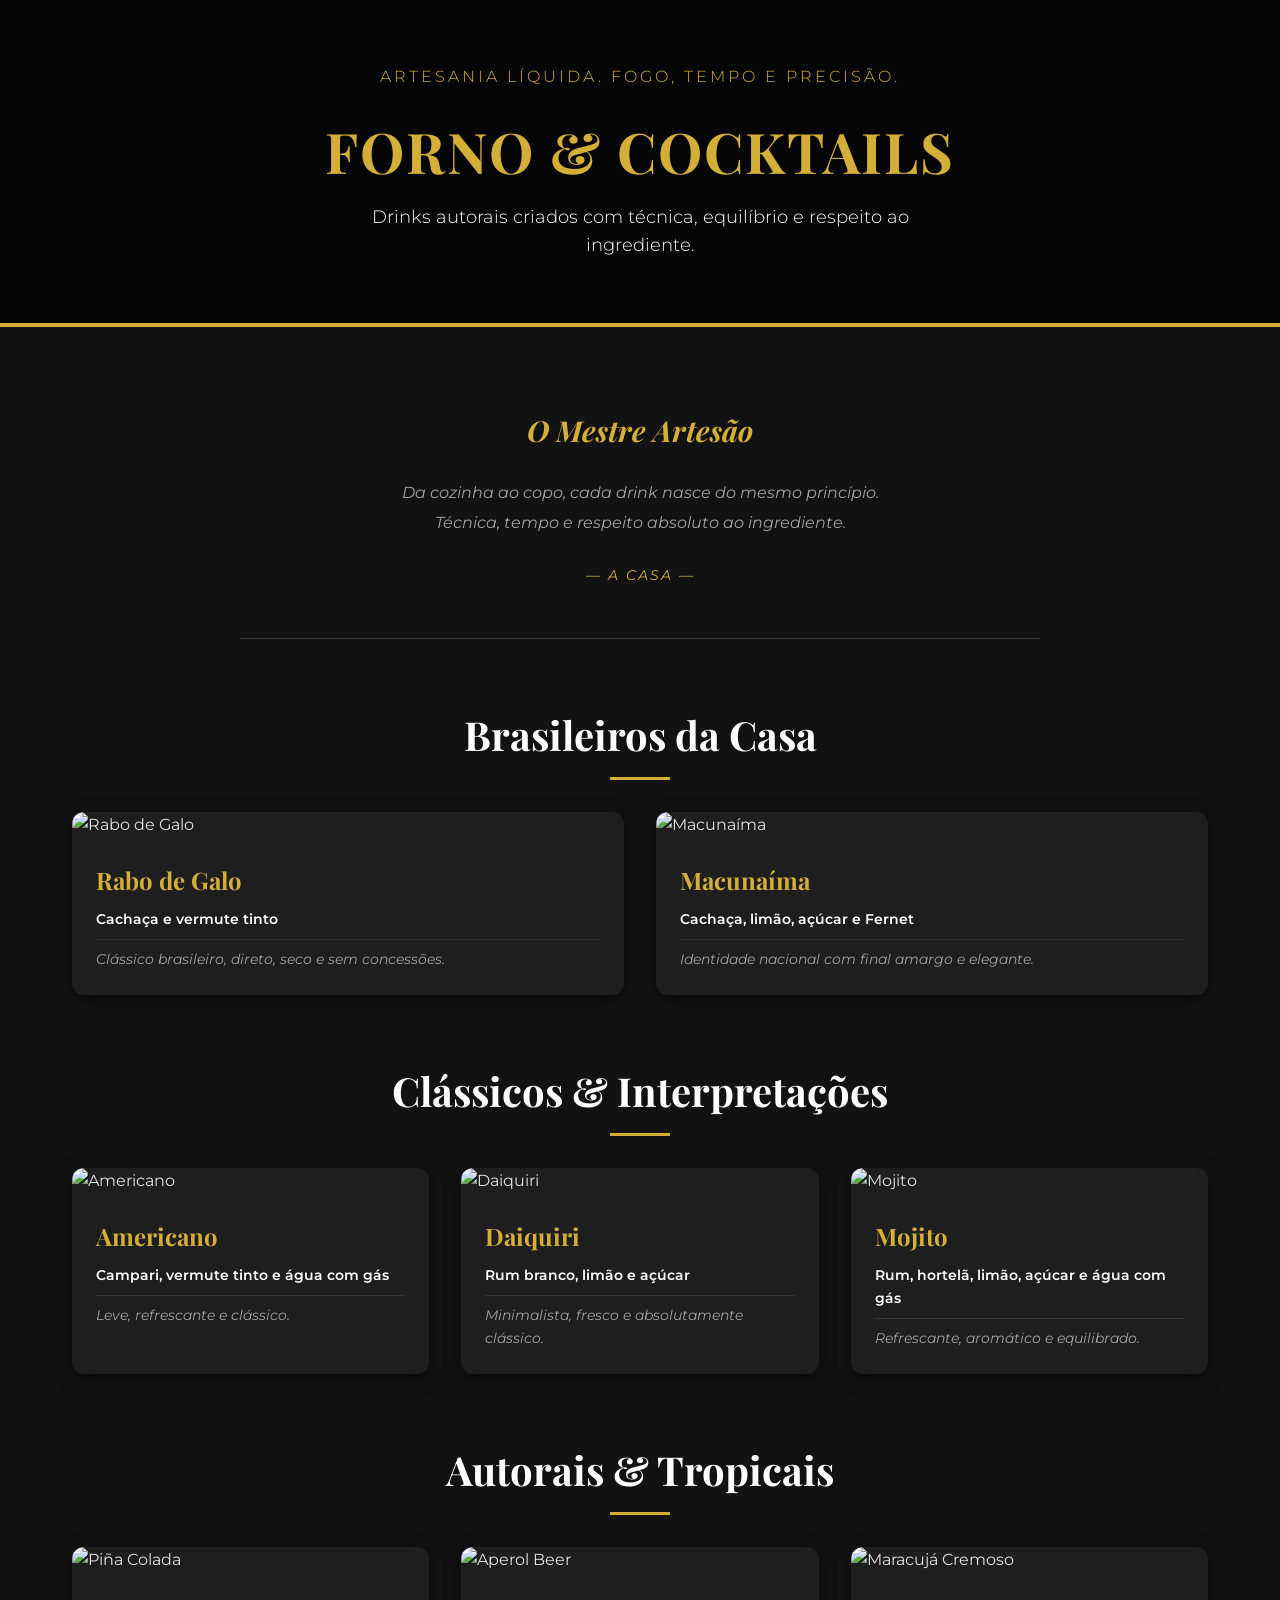
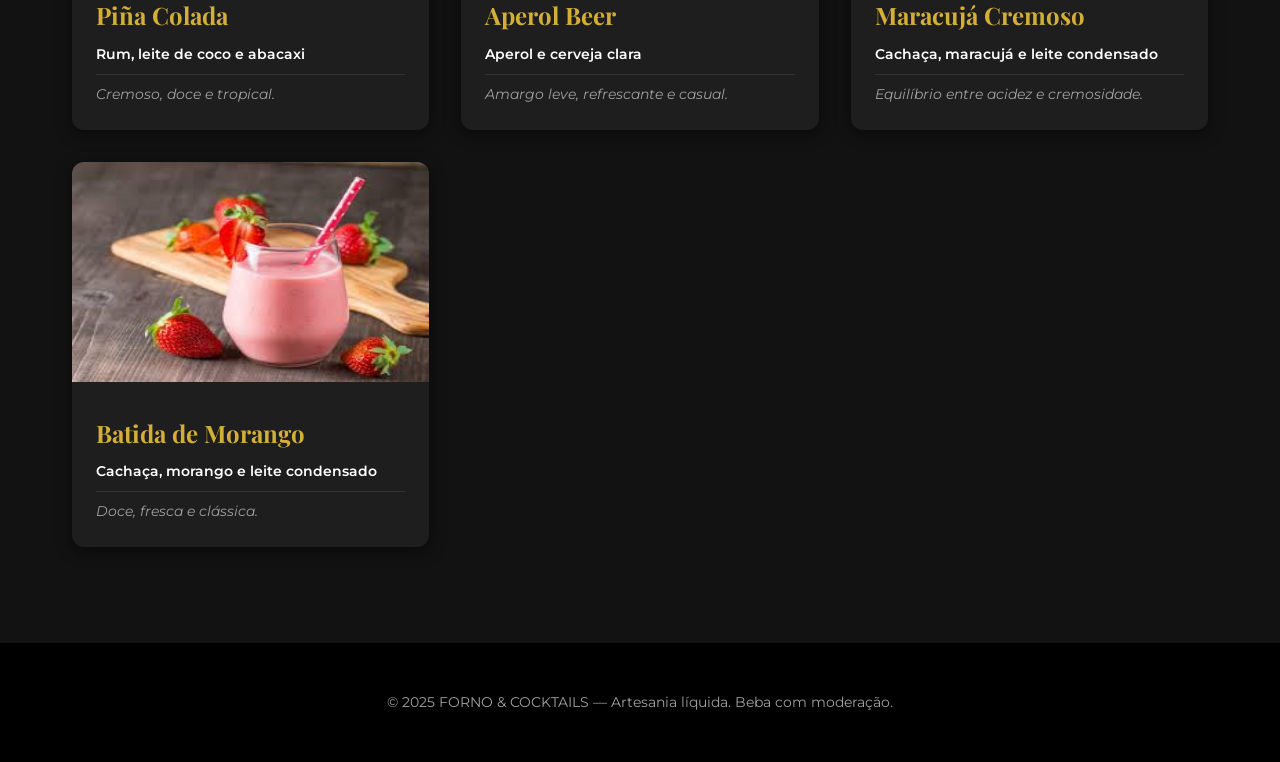
==== index.html @ 4de018ad "ajuste de imagens" ====
<!DOCTYPE html>
<html lang="pt-BR">
<head>
    <meta charset="UTF-8">
    <meta name="viewport" content="width=device-width, initial-scale=1.0">
    <title>Forno & Cocktails | Artesania Líquida</title>

    <link rel="preconnect" href="https://fonts.googleapis.com">
    <link rel="preconnect" href="https://fonts.gstatic.com" crossorigin>
    <link href="https://fonts.googleapis.com/css2?family=Montserrat:wght@300;400;600&family=Playfair+Display:ital,wght@0,400;0,700;1,400&display=swap" rel="stylesheet">

    <style>
        :root {
            --bg-color: #121212;
            --card-bg: #1e1e1e;
            --text-color: #e0e0e0;
            --accent-color: #d4af37;
            --secondary-text: #a0a0a0;
        }

        * {
            margin: 0;
            padding: 0;
            box-sizing: border-box;
        }

        body {
            background-color: var(--bg-color);
            color: var(--text-color);
            font-family: 'Montserrat', sans-serif;
            line-height: 1.6;
        }

        h1, h2, h3 {
            font-family: 'Playfair Display', serif;
        }

        header {
            text-align: center;
            padding: 4rem 1rem;
            background: linear-gradient(rgba(0,0,0,0.7), rgba(0,0,0,0.7)),
            url('https://images.unsplash.com/photo-1514362545857-3bc16c4c7d1b?auto=format&fit=crop&w=1920&q=80');
            background-size: cover;
            background-position: center;
            border-bottom: 4px solid var(--accent-color);
        }

        header h1 {
            font-size: 3.5rem;
            color: var(--accent-color);
            letter-spacing: 2px;
        }

        .hero-tagline {
            font-size: 1rem;
            color: var(--accent-color);
            letter-spacing: 3px;
            text-transform: uppercase;
            margin-bottom: 1rem;
            font-weight: 300;
        }

        .hero-subtitle {
            font-size: 1.1rem;
            color: #fff;
            font-weight: 300;
            max-width: 600px;
            margin: 0.5rem auto 0;
        }

        .container {
            max-width: 1200px;
            margin: 0 auto;
            padding: 2rem;
        }

        .institutional {
            text-align: center;
            padding: 3rem 2rem;
            max-width: 800px;
            margin: 0 auto 3rem;
            border-bottom: 1px solid #333;
        }

        .institutional h2 {
            color: var(--accent-color);
            font-size: 1.8rem;
            margin-bottom: 1.5rem;
            font-style: italic;
        }

        .institutional p {
            color: var(--secondary-text);
            font-size: 1rem;
            line-height: 1.9;
            font-style: italic;
        }

        .institutional .signature {
            margin-top: 1.5rem;
            color: var(--accent-color);
            font-size: 0.9rem;
            letter-spacing: 2px;
            text-transform: uppercase;
        }

        .category-title {
            text-align: center;
            font-size: 2.5rem;
            margin: 4rem 0 2rem;
            color: #fff;
            position: relative;
        }

        .category-title::after {
            content: '';
            display: block;
            width: 60px;
            height: 3px;
            background-color: var(--accent-color);
            margin: 10px auto 0;
        }

        .drink-grid {
            display: grid;
            grid-template-columns: repeat(auto-fit, minmax(300px, 1fr));
            gap: 2rem;
        }

        .drink-card {
            background-color: var(--card-bg);
            border-radius: 12px;
            overflow: hidden;
            box-shadow: 0 4px 15px rgba(0,0,0,0.5);
            transition: transform 0.3s ease, box-shadow 0.3s ease;
        }

        .drink-card:hover {
            transform: translateY(-5px);
            box-shadow: 0 10px 25px rgba(212,175,55,0.15);
        }

        .card-image {
            width: 100%;
            height: 220px;
            object-fit: fill;
        }

        .card-content {
            padding: 1.5rem;
        }

        .drink-name {
            font-size: 1.5rem;
            color: var(--accent-color);
            margin-bottom: 0.5rem;
        }

        .ingredients {
            font-size: 0.9rem;
            color: #fff;
            font-weight: 600;
            margin-bottom: 0.5rem;
            border-bottom: 1px solid #333;
            padding-bottom: 0.5rem;
        }

        .description {
            font-size: 0.9rem;
            color: var(--secondary-text);
            font-style: italic;
        }

        footer {
            text-align: center;
            padding: 3rem;
            margin-top: 4rem;
            background-color: #000;
            color: var(--secondary-text);
            font-size: 0.9rem;
        }

        @media (max-width: 768px) {
            header h1 { font-size: 2rem; }
            .category-title { font-size: 1.8rem; }
        }
    </style>
</head>

<body>

<header>
    <p class="hero-tagline">Artesania líquida. Fogo, tempo e precisão.</p>
    <h1>FORNO & COCKTAILS</h1>
    <p class="hero-subtitle">Drinks autorais criados com técnica, equilíbrio e respeito ao ingrediente.</p>
</header>

<div class="container">

    <section class="institutional">
        <h2>O Mestre Artesão</h2>
        <p>
            Da cozinha ao copo, cada drink nasce do mesmo princípio.<br>
            Técnica, tempo e respeito absoluto ao ingrediente.
        </p>
        <p class="signature">— A Casa —</p>
    </section>

    <h2 class="category-title">Brasileiros da Casa</h2>
    <div class="drink-grid" id="Brasileiros da Casa"></div>

    <h2 class="category-title">Clássicos & Interpretações</h2>
    <div class="drink-grid" id="Clássicos & Interpretações"></div>

    <h2 class="category-title">Autorais & Tropicais</h2>
    <div class="drink-grid" id="Autorais & Tropicais"></div>

</div>

<footer>
    <p>&copy; 2025 FORNO & COCKTAILS — Artesania líquida. Beba com moderação.</p>
</footer>

<script>
    const APP_VERSION = "2026-02-01";
        if (!location.search.includes("v=")) {
        location.replace(location.pathname + "?v=" + APP_VERSION);
    }

const drinks = [

/* =========================
   BRASILEIROS DA CASA
========================= */

{
    name: "Rabo de Galo",
    category: "Brasileiros da Casa",
    ingredients: "Cachaça e vermute tinto",
    description: "Clássico brasileiro, direto, seco e sem concessões.",
    image: "https://cloudfront-us-east-1.images.arcpublishing.com/estadao/7GPTOVR7NZOGDPM5YAQP7YVBY4.jpg"
},
{
    name: "Macunaíma",
    category: "Brasileiros da Casa",
    ingredients: "Cachaça, limão, açúcar e Fernet",
    description: "Identidade nacional com final amargo e elegante.",
    image: "https://mapadacachaca.com.br/wp-content/uploads/2021/01/coquetel-macunaima-mapadacachaca-500x500-optimized.jpg"
},

/* =========================
   CLÁSSICOS & INTERPRETAÇÕES
========================= */

{
    name: "Americano",
    category: "Clássicos & Interpretações",
    ingredients: "Campari, vermute tinto e água com gás",
    description: "Leve, refrescante e clássico.",
    image: "https://www.liquor.com/thmb/0zPi6PlxlFNpyhzbqVwU8LKG7og=/1500x0/filters:no_upscale():max_bytes(150000):strip_icc()/americano-720x720-primary-49c598b03d2348c0822239979b73883c.jpg"
},
{
    name: "Daiquiri",
    category: "Clássicos & Interpretações",
    ingredients: "Rum branco, limão e açúcar",
    description: "Minimalista, fresco e absolutamente clássico.",
    image: "https://www.liquor.com/thmb/G34V7YMuYG_RfJwYZJ22UlXtMIY=/1500x0/filters:no_upscale():max_bytes(150000):strip_icc()/hemingway-daiquiri-720x720-primary-780a20b6aa3148318bd5ee9656e7b53d.jpg"
},
{
    name: "Mojito",
    category: "Clássicos & Interpretações",
    ingredients: "Rum, hortelã, limão, açúcar e água com gás",
    description: "Refrescante, aromático e equilibrado.",
    image: "https://www.liquor.com/thmb/MJRVqf-itJGY90nwUOYGXnyG-HA=/1500x0/filters:no_upscale():max_bytes(150000):strip_icc()/mojito-720x720-primary-6a57f80e200c412e9a77a1687f312ff7.jpg"
},

/* =========================
   AUTORAIS & TROPICAIS
========================= */

{
    name: "Piña Colada",
    category: "Autorais & Tropicais",
    ingredients: "Rum, leite de coco e abacaxi",
    description: "Cremoso, doce e tropical.",
    image: "https://static.itdg.com.br/images/1200-675/2bf79f2086a02a4317e8748c564ae8b1/pina-colada.jpg"
},
{
    name: "Aperol Beer",
    category: "Autorais & Tropicais",
    ingredients: "Aperol e cerveja clara",
    description: "Amargo leve, refrescante e casual.",
    image: "https://encrypted-tbn0.gstatic.com/images?q=tbn:ANd9GcR4xxKTqJVpRlzK2pVEdLhnrBAE_raXWsS4xGM9BO9kDl50fqbbm7pp1cY&s"
},
{
    name: "Maracujá Cremoso",
    category: "Autorais & Tropicais",
    ingredients: "Cachaça, maracujá e leite condensado",
    description: "Equilíbrio entre acidez e cremosidade.",
    image: "https://alimentesebem.sesisp.org.br/app/uploads/2023/04/GettyImages-1431521011-729x410.jpg"
},
{
    name: "Batida de Morango",
    category: "Autorais & Tropicais",
    ingredients: "Cachaça, morango e leite condensado",
    description: "Doce, fresca e clássica.",
    image: "[data-uri]"
}

];

    function createDrinkCard(drink) {
        return `
            <article class="drink-card">
                <img src="${drink.image}" alt="${drink.name}" class="card-image">
                <div class="card-content">
                    <h3 class="drink-name">${drink.name}</h3>
                    <p class="ingredients">${drink.ingredients}</p>
                    <p class="description">${drink.description}</p>
                </div>
            </article>
        `;
    }

    drinks.forEach(drink => {
        const container = document.getElementById(drink.category);
        if (container) {
            container.innerHTML += createDrinkCard(drink);
        }
    });
</script>
</body>
</html>
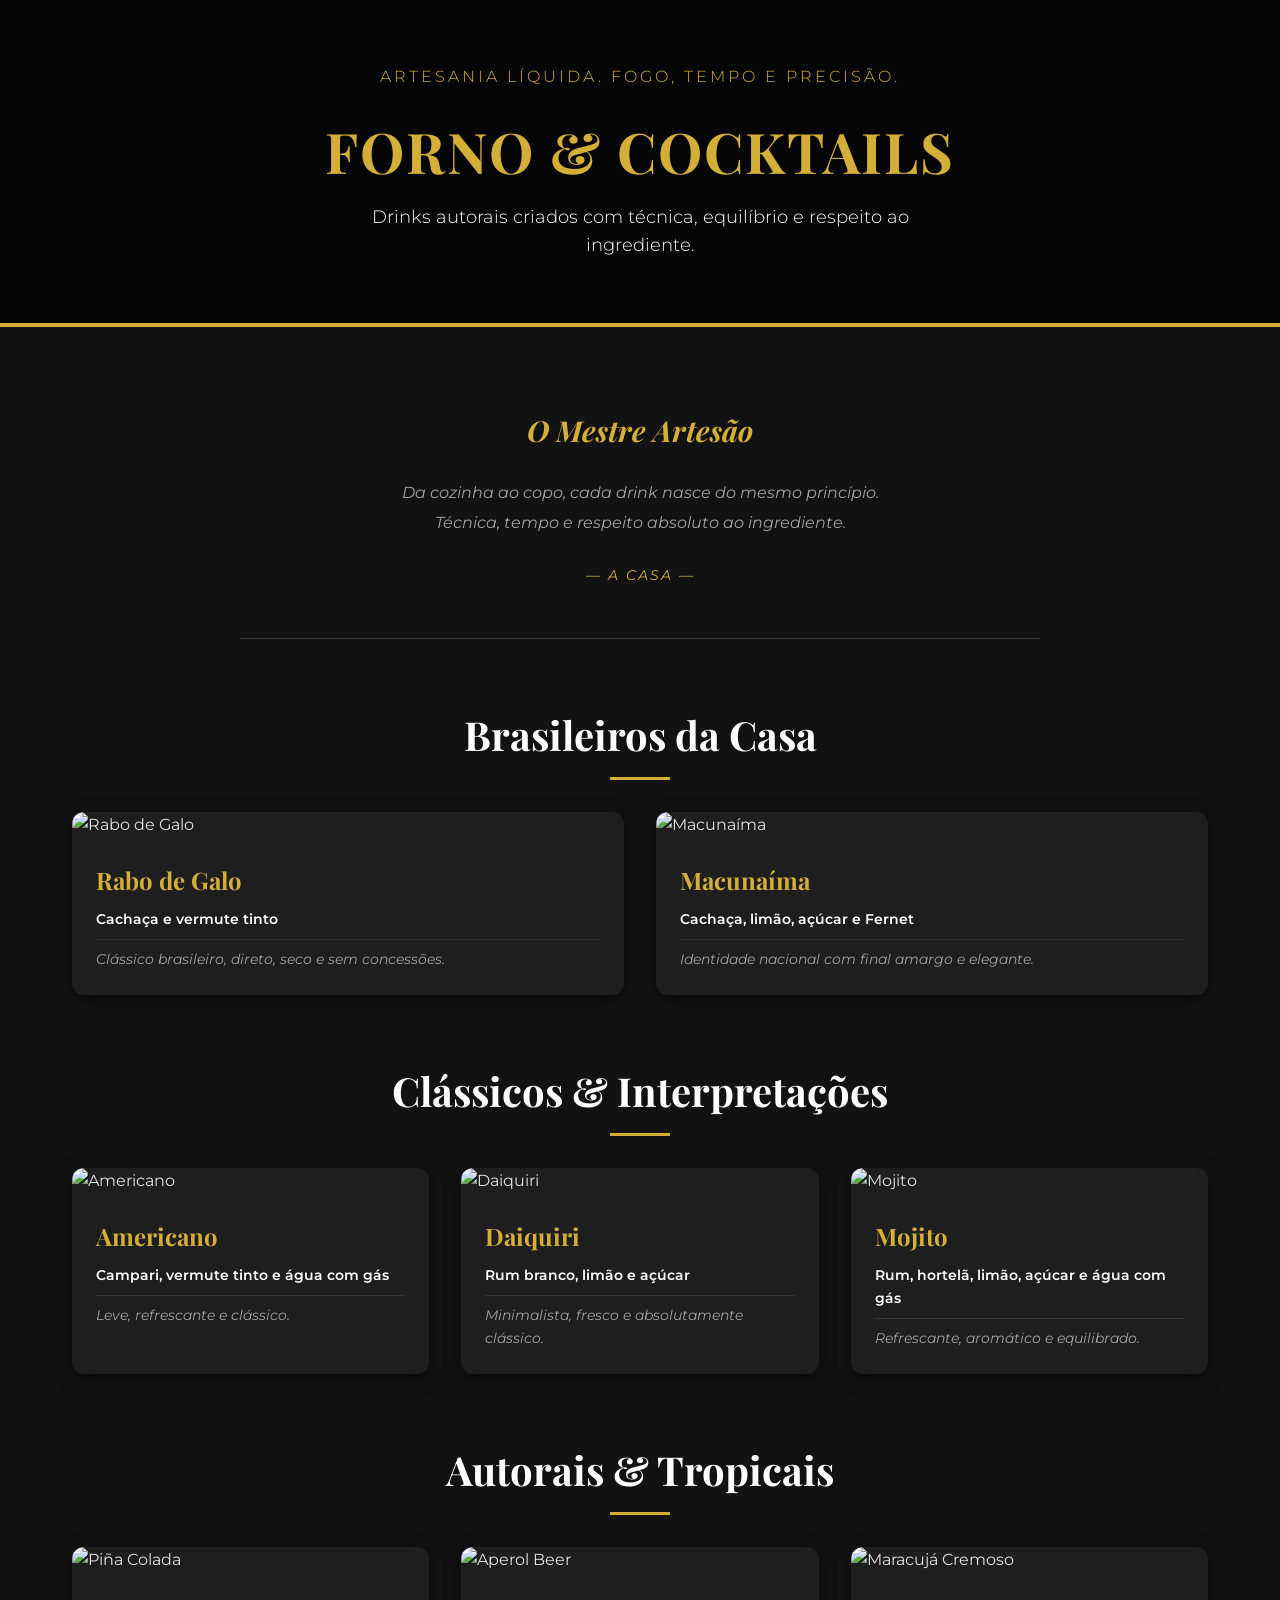
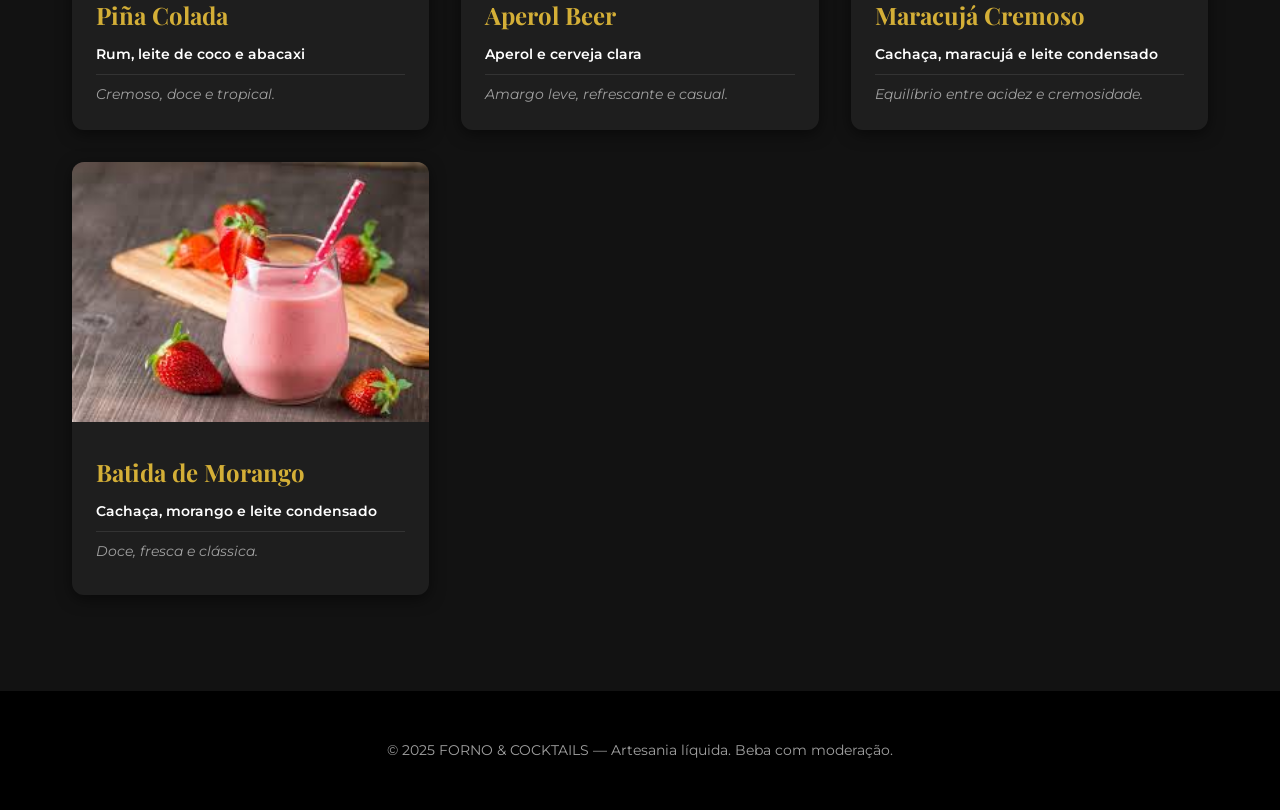
==== commit 1f786616: "ajuste de imagens" ====
--- a/index.html
+++ b/index.html
@@ -142,7 +142,7 @@
 
         .card-image {
             width: 100%;
-            height: 220px;
+            height: 60%;
             object-fit: fill;
         }
 
@@ -222,7 +222,7 @@
 </footer>
 
 <script>
-    const APP_VERSION = "2026-02-01";
+    const APP_VERSION = "2026-02-02";
         if (!location.search.includes("v=")) {
         location.replace(location.pathname + "?v=" + APP_VERSION);
     }
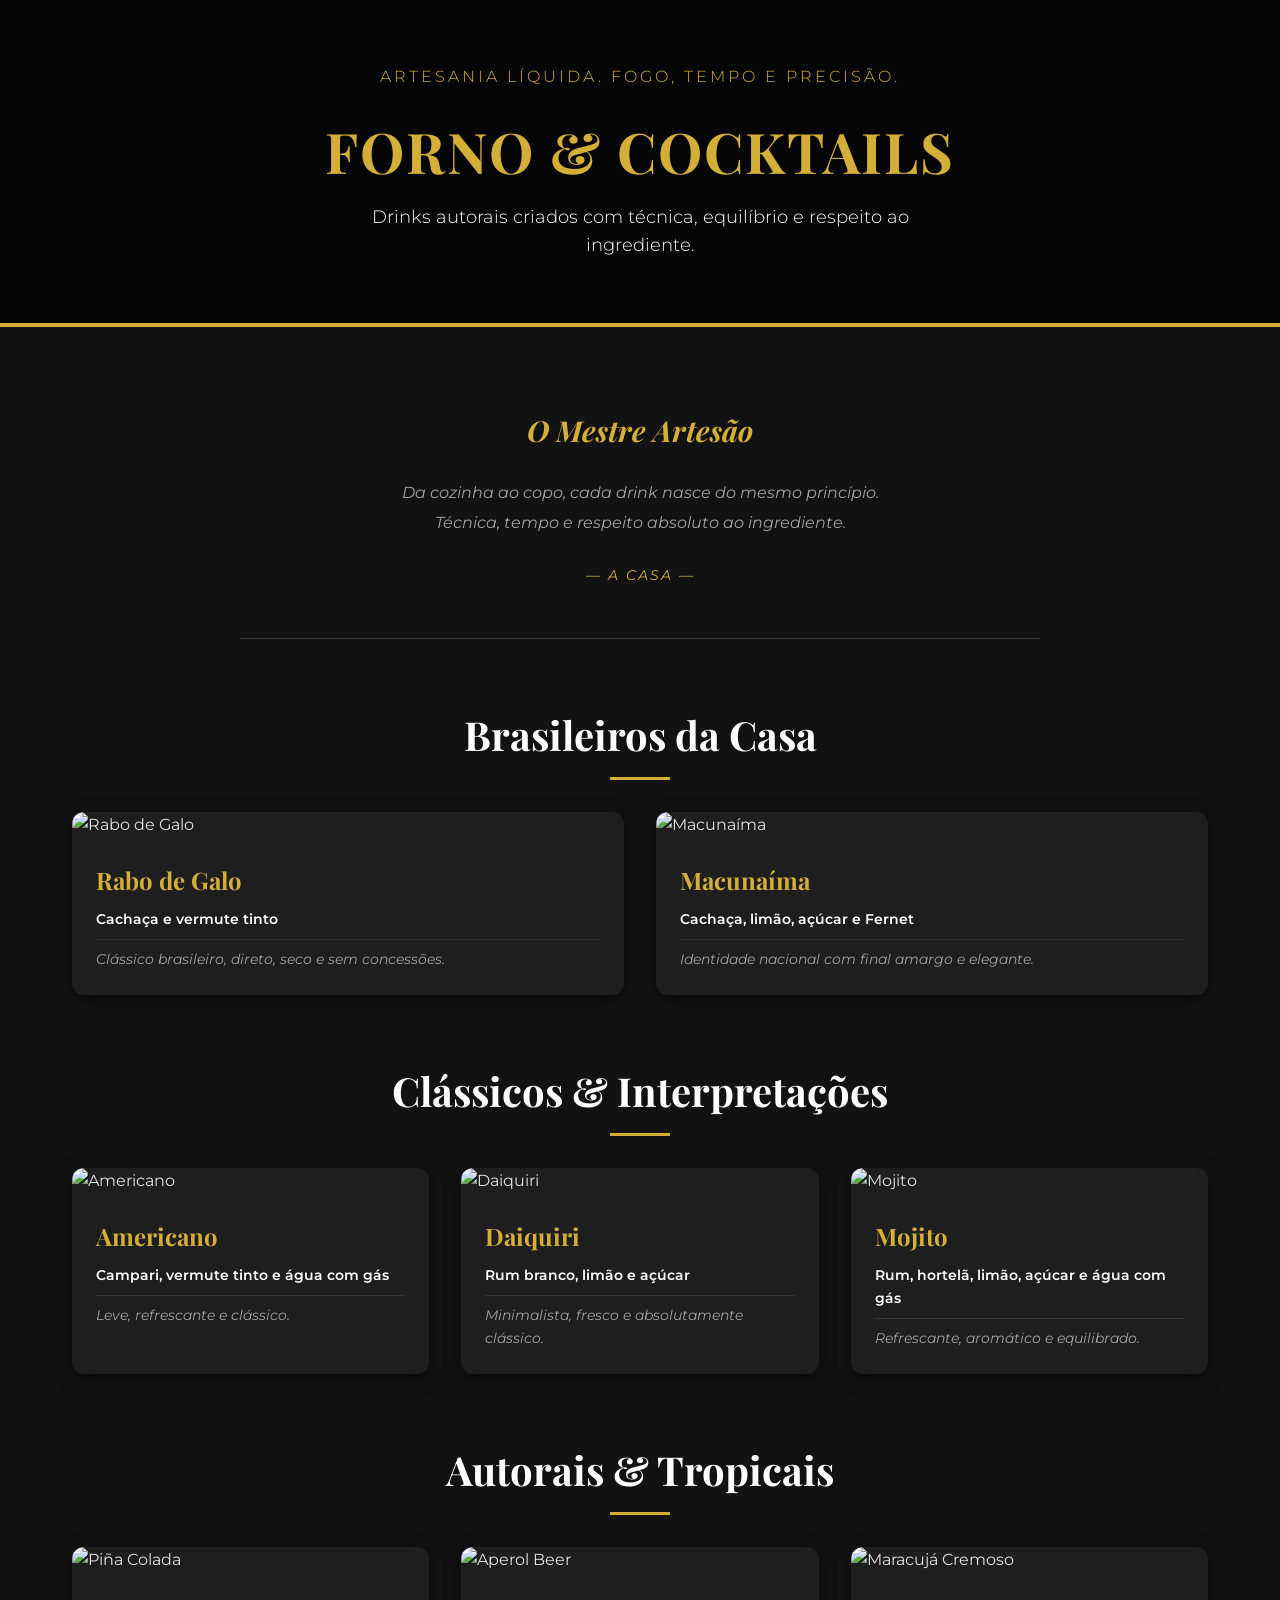
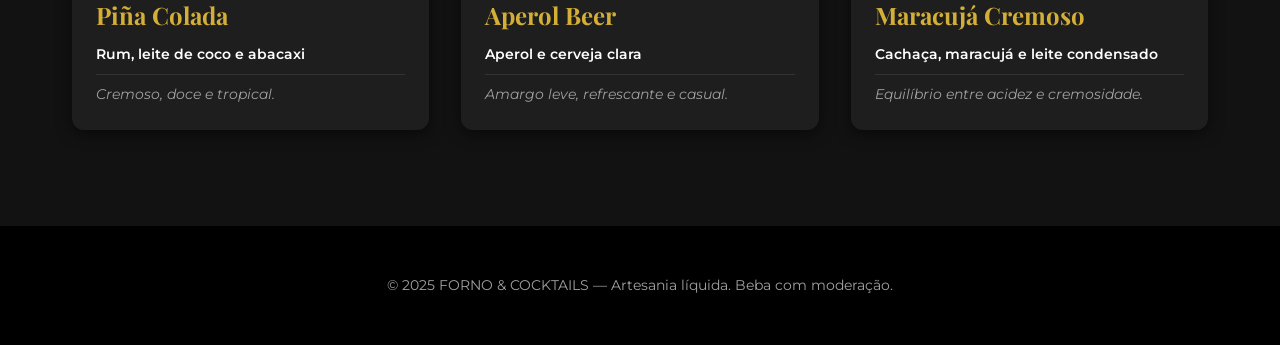
==== commit 48fefdb1: "ajuste de imagens" ====
--- a/index.html
+++ b/index.html
@@ -283,14 +283,14 @@
     category: "Autorais & Tropicais",
     ingredients: "Rum, leite de coco e abacaxi",
     description: "Cremoso, doce e tropical.",
-    image: "https://static.itdg.com.br/images/1200-675/2bf79f2086a02a4317e8748c564ae8b1/pina-colada.jpg"
+    image: "https://salimaskitchen.com/wp-content/uploads/2024/07/10-Minute-Pina-Colada-Recipe-A-Classic-Puerto-Rican-Cocktail-Salimas-Kitchen-4-3.jpg"
 },
 {
     name: "Aperol Beer",
     category: "Autorais & Tropicais",
     ingredients: "Aperol e cerveja clara",
     description: "Amargo leve, refrescante e casual.",
-    image: "https://encrypted-tbn0.gstatic.com/images?q=tbn:ANd9GcR4xxKTqJVpRlzK2pVEdLhnrBAE_raXWsS4xGM9BO9kDl50fqbbm7pp1cY&s"
+    image: "https://www.rbsdirect.com.br/filestore/2/9/0/0/6/3/5_2414710fcb12d47/5360092_66bf4f4b938506c.png?format=webp&w=1600&h=1200&a=c"
 },
 {
     name: "Maracujá Cremoso",
@@ -299,13 +299,6 @@
     description: "Equilíbrio entre acidez e cremosidade.",
     image: "https://alimentesebem.sesisp.org.br/app/uploads/2023/04/GettyImages-1431521011-729x410.jpg"
 },
-{
-    name: "Batida de Morango",
-    category: "Autorais & Tropicais",
-    ingredients: "Cachaça, morango e leite condensado",
-    description: "Doce, fresca e clássica.",
-    image: "[data-uri]"
-}
 
 ];
 
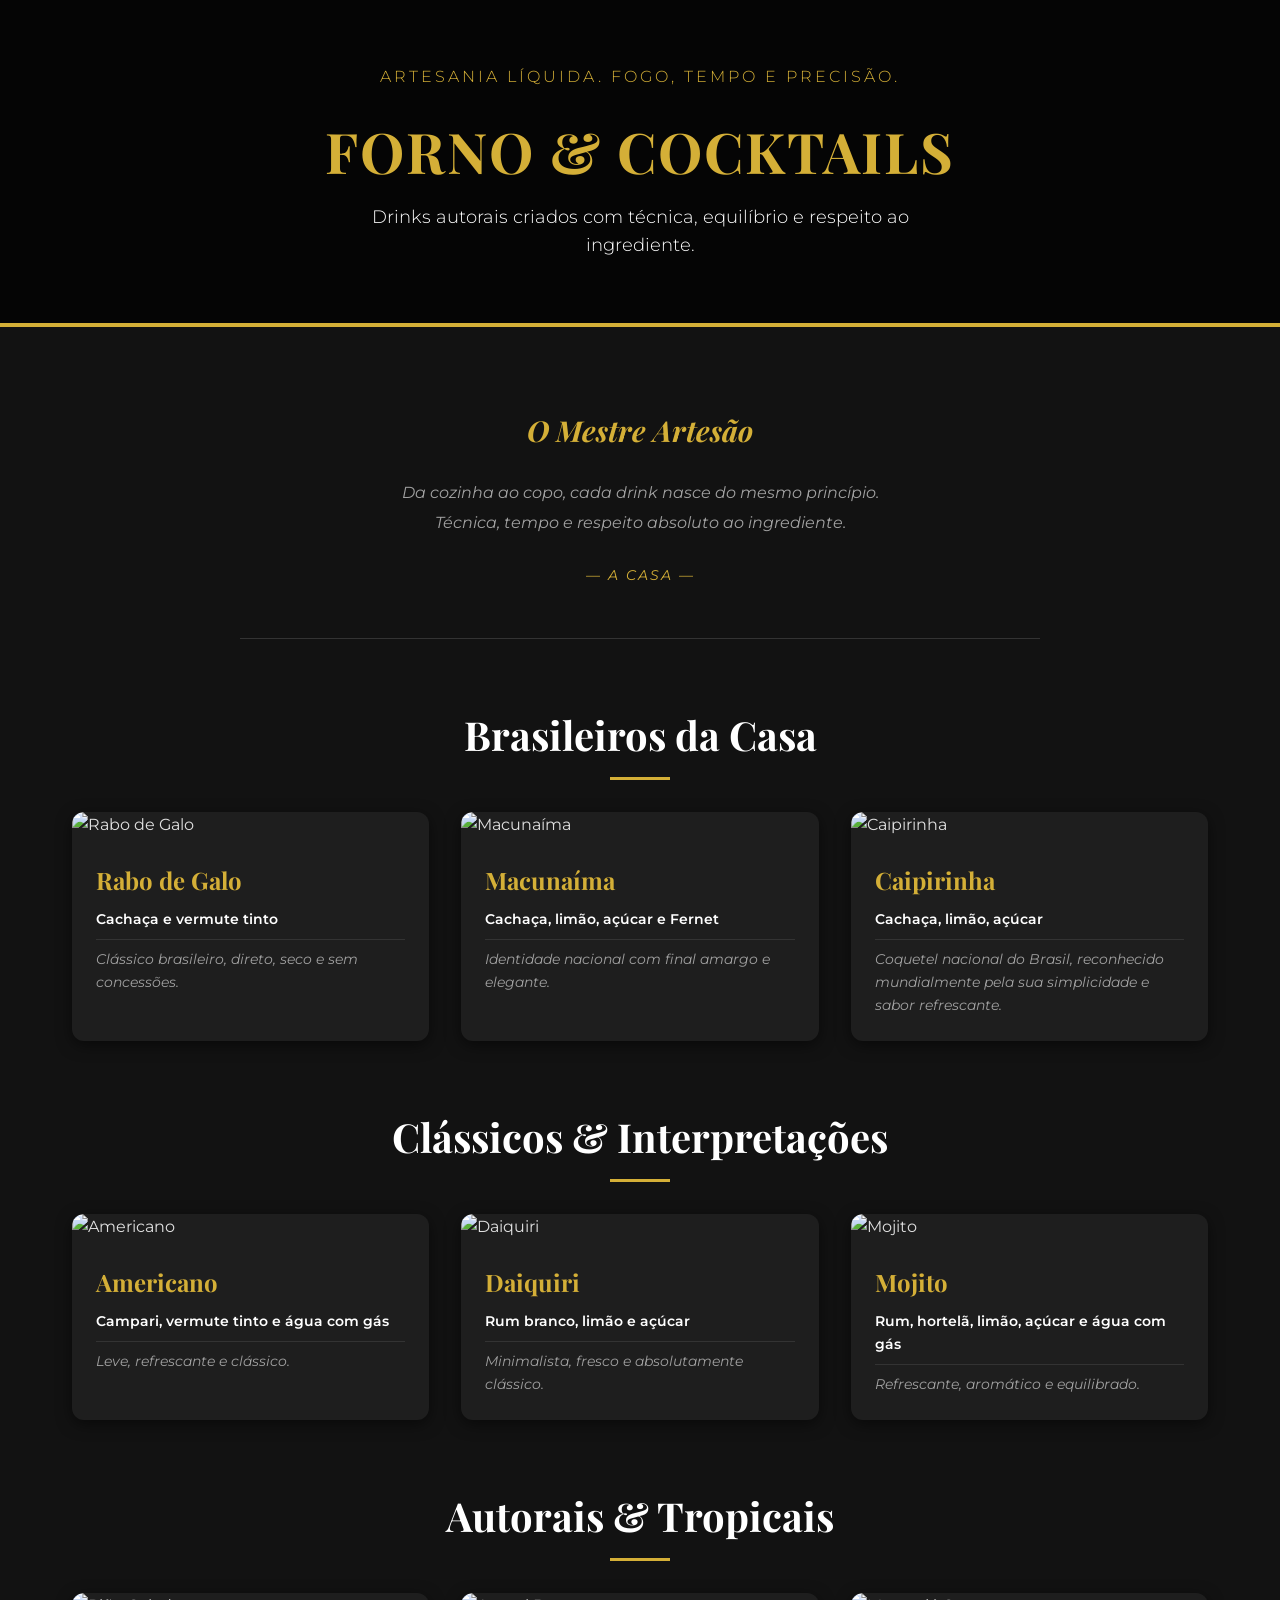
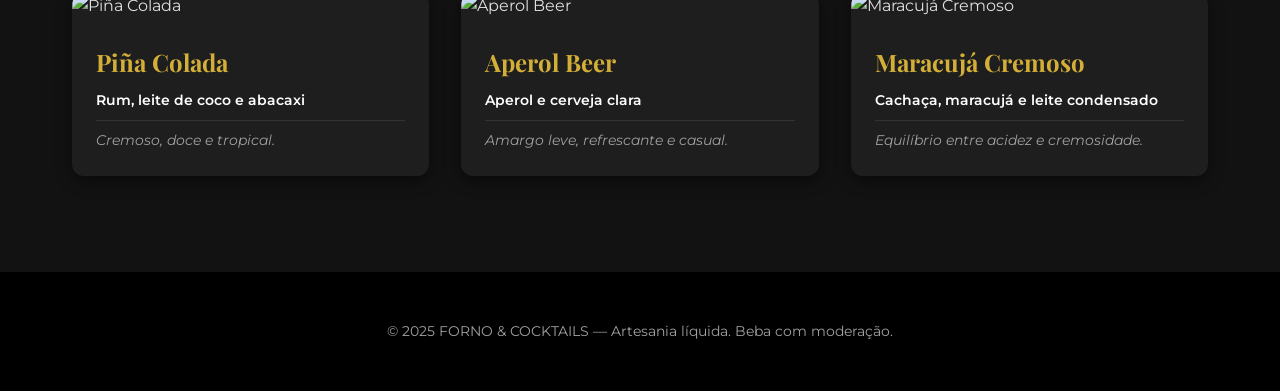
==== commit 1535a9fc: "ajuste de imagens" ====
--- a/index.html
+++ b/index.html
@@ -222,7 +222,7 @@
 </footer>
 
 <script>
-    const APP_VERSION = "2026-02-02";
+    const APP_VERSION = "2026-02-04";
         if (!location.search.includes("v=")) {
         location.replace(location.pathname + "?v=" + APP_VERSION);
     }
@@ -247,7 +247,13 @@
     description: "Identidade nacional com final amargo e elegante.",
     image: "https://mapadacachaca.com.br/wp-content/uploads/2021/01/coquetel-macunaima-mapadacachaca-500x500-optimized.jpg"
 },
-
+{
+    name: "Caipirinha",
+    category: "Brasileiros da Casa",
+    ingredients: "Cachaça, limão, açúcar",
+    description: "Coquetel nacional do Brasil, reconhecido mundialmente pela sua simplicidade e sabor refrescante.",
+    image: "https://i.panelinha.com.br/i1/bk-8730-blog-caipirinha-de-limao.webp"
+},
 /* =========================
    CLÁSSICOS & INTERPRETAÇÕES
 ========================= */
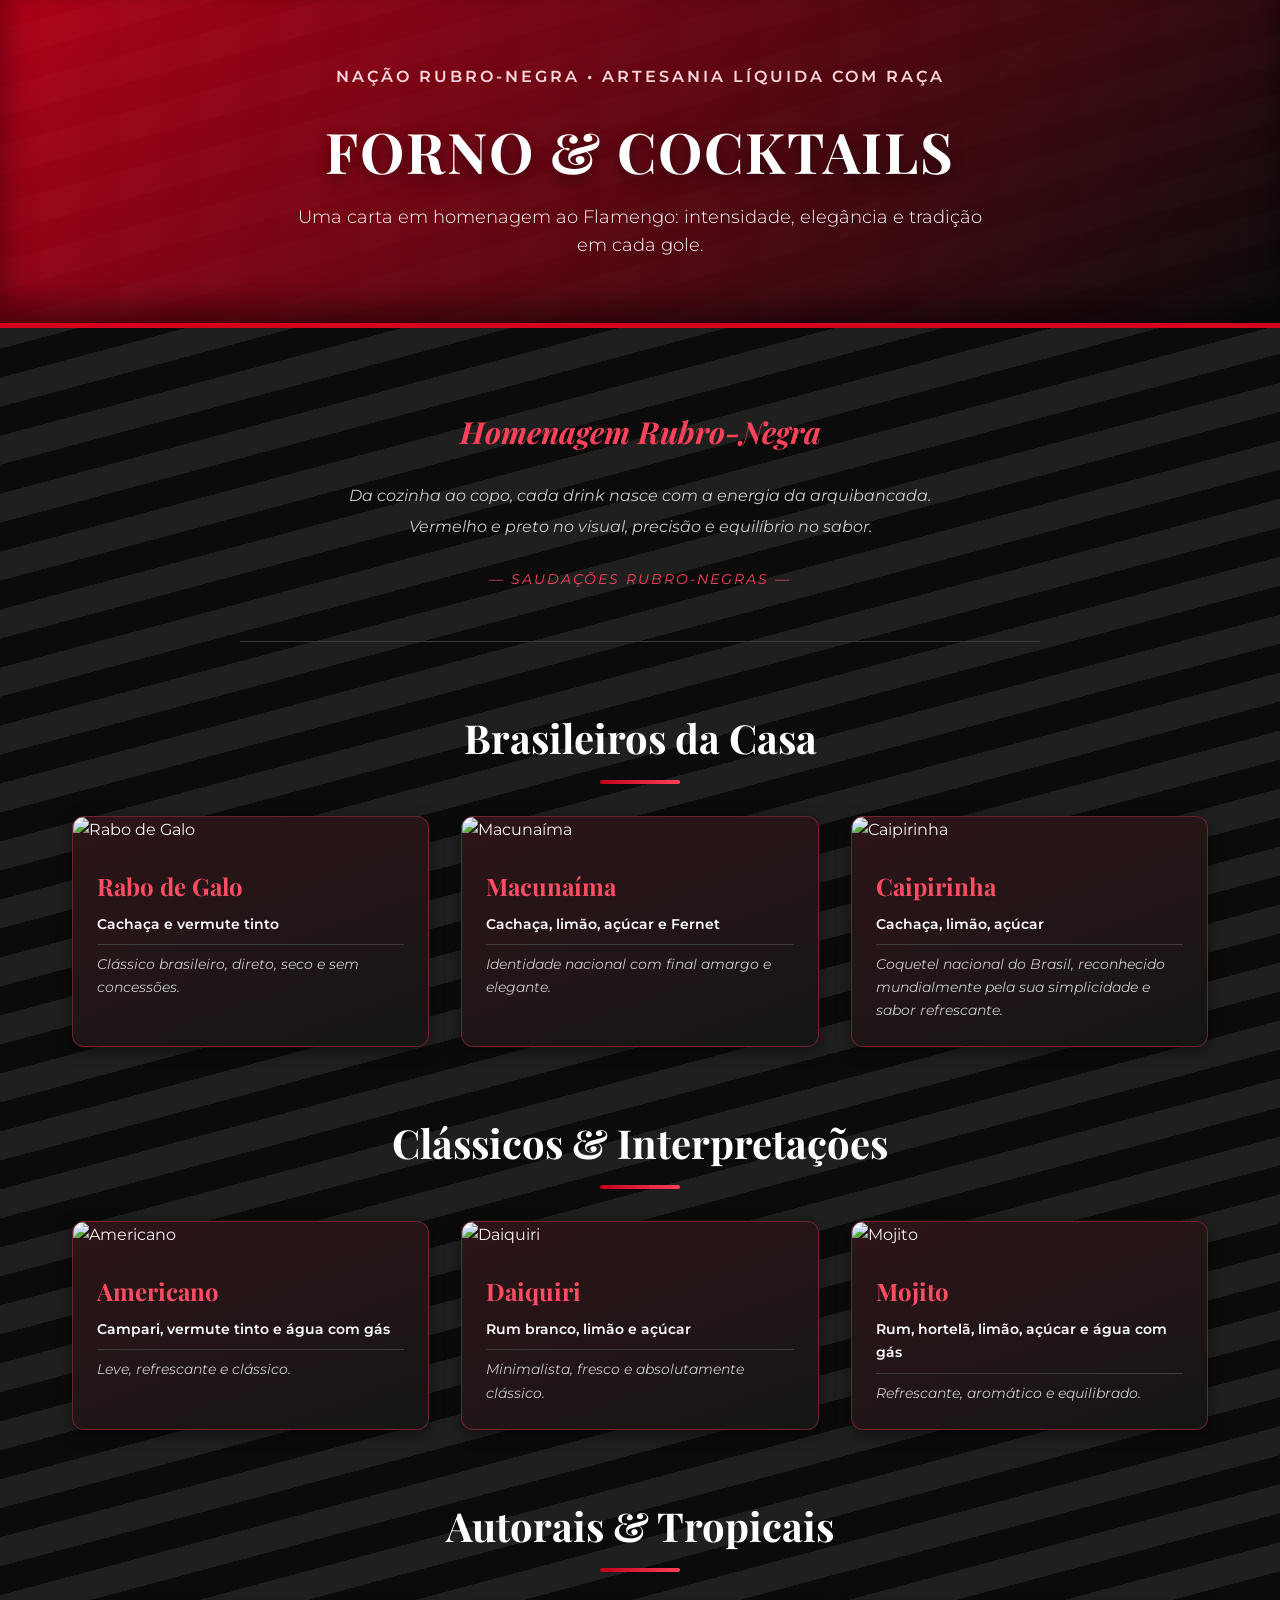
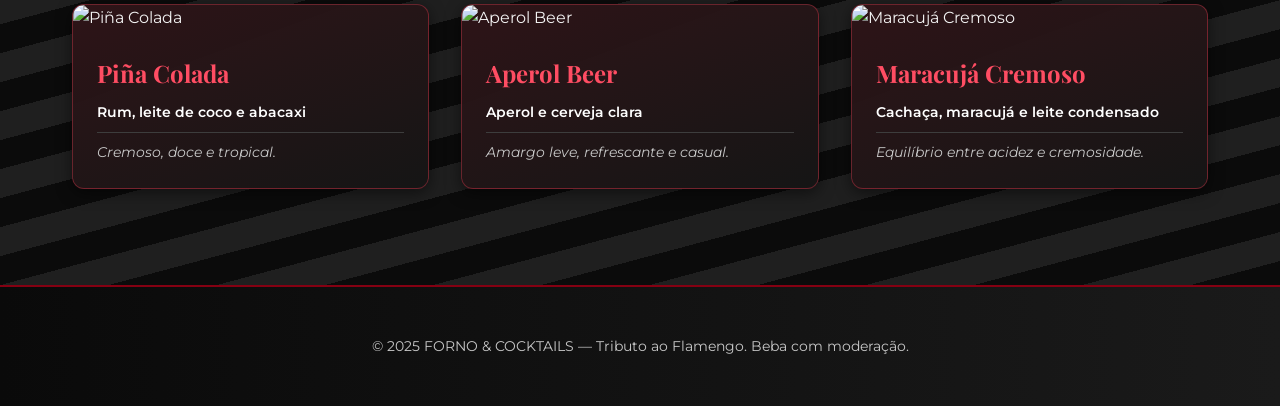
==== commit 2f47f22f: "feat: aplicar layout rubro-negro em homenagem ao Flamengo" ====
--- a/index.html
+++ b/index.html
@@ -9,201 +9,28 @@
     <link rel="preconnect" href="https://fonts.gstatic.com" crossorigin>
     <link href="https://fonts.googleapis.com/css2?family=Montserrat:wght@300;400;600&family=Playfair+Display:ital,wght@0,400;0,700;1,400&display=swap" rel="stylesheet">
 
-    <style>
-        :root {
-            --bg-color: #121212;
-            --card-bg: #1e1e1e;
-            --text-color: #e0e0e0;
-            --accent-color: #d4af37;
-            --secondary-text: #a0a0a0;
-        }
+        <link rel="stylesheet" href="static/styles/main.css">
 
-        * {
-            margin: 0;
-            padding: 0;
-            box-sizing: border-box;
-        }
 
-        body {
-            background-color: var(--bg-color);
-            color: var(--text-color);
-            font-family: 'Montserrat', sans-serif;
-            line-height: 1.6;
-        }
-
-        h1, h2, h3 {
-            font-family: 'Playfair Display', serif;
-        }
-
-        header {
-            text-align: center;
-            padding: 4rem 1rem;
-            background: linear-gradient(rgba(0,0,0,0.7), rgba(0,0,0,0.7)),
-            url('https://images.unsplash.com/photo-1514362545857-3bc16c4c7d1b?auto=format&fit=crop&w=1920&q=80');
-            background-size: cover;
-            background-position: center;
-            border-bottom: 4px solid var(--accent-color);
-        }
-
-        header h1 {
-            font-size: 3.5rem;
-            color: var(--accent-color);
-            letter-spacing: 2px;
-        }
-
-        .hero-tagline {
-            font-size: 1rem;
-            color: var(--accent-color);
-            letter-spacing: 3px;
-            text-transform: uppercase;
-            margin-bottom: 1rem;
-            font-weight: 300;
-        }
-
-        .hero-subtitle {
-            font-size: 1.1rem;
-            color: #fff;
-            font-weight: 300;
-            max-width: 600px;
-            margin: 0.5rem auto 0;
-        }
-
-        .container {
-            max-width: 1200px;
-            margin: 0 auto;
-            padding: 2rem;
-        }
-
-        .institutional {
-            text-align: center;
-            padding: 3rem 2rem;
-            max-width: 800px;
-            margin: 0 auto 3rem;
-            border-bottom: 1px solid #333;
-        }
-
-        .institutional h2 {
-            color: var(--accent-color);
-            font-size: 1.8rem;
-            margin-bottom: 1.5rem;
-            font-style: italic;
-        }
-
-        .institutional p {
-            color: var(--secondary-text);
-            font-size: 1rem;
-            line-height: 1.9;
-            font-style: italic;
-        }
-
-        .institutional .signature {
-            margin-top: 1.5rem;
-            color: var(--accent-color);
-            font-size: 0.9rem;
-            letter-spacing: 2px;
-            text-transform: uppercase;
-        }
-
-        .category-title {
-            text-align: center;
-            font-size: 2.5rem;
-            margin: 4rem 0 2rem;
-            color: #fff;
-            position: relative;
-        }
-
-        .category-title::after {
-            content: '';
-            display: block;
-            width: 60px;
-            height: 3px;
-            background-color: var(--accent-color);
-            margin: 10px auto 0;
-        }
-
-        .drink-grid {
-            display: grid;
-            grid-template-columns: repeat(auto-fit, minmax(300px, 1fr));
-            gap: 2rem;
-        }
-
-        .drink-card {
-            background-color: var(--card-bg);
-            border-radius: 12px;
-            overflow: hidden;
-            box-shadow: 0 4px 15px rgba(0,0,0,0.5);
-            transition: transform 0.3s ease, box-shadow 0.3s ease;
-        }
-
-        .drink-card:hover {
-            transform: translateY(-5px);
-            box-shadow: 0 10px 25px rgba(212,175,55,0.15);
-        }
-
-        .card-image {
-            width: 100%;
-            height: 60%;
-            object-fit: fill;
-        }
-
-        .card-content {
-            padding: 1.5rem;
-        }
-
-        .drink-name {
-            font-size: 1.5rem;
-            color: var(--accent-color);
-            margin-bottom: 0.5rem;
-        }
-
-        .ingredients {
-            font-size: 0.9rem;
-            color: #fff;
-            font-weight: 600;
-            margin-bottom: 0.5rem;
-            border-bottom: 1px solid #333;
-            padding-bottom: 0.5rem;
-        }
-
-        .description {
-            font-size: 0.9rem;
-            color: var(--secondary-text);
-            font-style: italic;
-        }
-
-        footer {
-            text-align: center;
-            padding: 3rem;
-            margin-top: 4rem;
-            background-color: #000;
-            color: var(--secondary-text);
-            font-size: 0.9rem;
-        }
-
-        @media (max-width: 768px) {
-            header h1 { font-size: 2rem; }
-            .category-title { font-size: 1.8rem; }
-        }
-    </style>
 </head>
 
 <body>
 
 <header>
-    <p class="hero-tagline">Artesania líquida. Fogo, tempo e precisão.</p>
+    <p class="hero-tagline">Nação Rubro-Negra • Artesania líquida com raça</p>
     <h1>FORNO & COCKTAILS</h1>
-    <p class="hero-subtitle">Drinks autorais criados com técnica, equilíbrio e respeito ao ingrediente.</p>
+    <p class="hero-subtitle">Uma carta em homenagem ao Flamengo: intensidade, elegância e tradição em cada gole.</p>
 </header>
 
 <div class="container">
 
     <section class="institutional">
-        <h2>O Mestre Artesão</h2>
+        <h2>Homenagem Rubro-Negra</h2>
         <p>
-            Da cozinha ao copo, cada drink nasce do mesmo princípio.<br>
-            Técnica, tempo e respeito absoluto ao ingrediente.
+            Da cozinha ao copo, cada drink nasce com a energia da arquibancada.<br>
+            Vermelho e preto no visual, precisão e equilíbrio no sabor.
         </p>
-        <p class="signature">— A Casa —</p>
+        <p class="signature">— Saudações Rubro-Negras —</p>
     </section>
 
     <h2 class="category-title">Brasileiros da Casa</h2>
@@ -218,8 +45,10 @@
 </div>
 
 <footer>
-    <p>&copy; 2025 FORNO & COCKTAILS — Artesania líquida. Beba com moderação.</p>
+    <p>&copy; 2025 FORNO & COCKTAILS — Tributo ao Flamengo. Beba com moderação.</p>
 </footer>
+
+<script src="drinks.js"></script>
 
 <script>
     const APP_VERSION = "2026-02-04";
@@ -227,86 +56,7 @@
         location.replace(location.pathname + "?v=" + APP_VERSION);
     }
 
-const drinks = [
 
-/* =========================
-   BRASILEIROS DA CASA
-========================= */
-
-{
-    name: "Rabo de Galo",
-    category: "Brasileiros da Casa",
-    ingredients: "Cachaça e vermute tinto",
-    description: "Clássico brasileiro, direto, seco e sem concessões.",
-    image: "https://cloudfront-us-east-1.images.arcpublishing.com/estadao/7GPTOVR7NZOGDPM5YAQP7YVBY4.jpg"
-},
-{
-    name: "Macunaíma",
-    category: "Brasileiros da Casa",
-    ingredients: "Cachaça, limão, açúcar e Fernet",
-    description: "Identidade nacional com final amargo e elegante.",
-    image: "https://mapadacachaca.com.br/wp-content/uploads/2021/01/coquetel-macunaima-mapadacachaca-500x500-optimized.jpg"
-},
-{
-    name: "Caipirinha",
-    category: "Brasileiros da Casa",
-    ingredients: "Cachaça, limão, açúcar",
-    description: "Coquetel nacional do Brasil, reconhecido mundialmente pela sua simplicidade e sabor refrescante.",
-    image: "https://i.panelinha.com.br/i1/bk-8730-blog-caipirinha-de-limao.webp"
-},
-/* =========================
-   CLÁSSICOS & INTERPRETAÇÕES
-========================= */
-
-{
-    name: "Americano",
-    category: "Clássicos & Interpretações",
-    ingredients: "Campari, vermute tinto e água com gás",
-    description: "Leve, refrescante e clássico.",
-    image: "https://www.liquor.com/thmb/0zPi6PlxlFNpyhzbqVwU8LKG7og=/1500x0/filters:no_upscale():max_bytes(150000):strip_icc()/americano-720x720-primary-49c598b03d2348c0822239979b73883c.jpg"
-},
-{
-    name: "Daiquiri",
-    category: "Clássicos & Interpretações",
-    ingredients: "Rum branco, limão e açúcar",
-    description: "Minimalista, fresco e absolutamente clássico.",
-    image: "https://www.liquor.com/thmb/G34V7YMuYG_RfJwYZJ22UlXtMIY=/1500x0/filters:no_upscale():max_bytes(150000):strip_icc()/hemingway-daiquiri-720x720-primary-780a20b6aa3148318bd5ee9656e7b53d.jpg"
-},
-{
-    name: "Mojito",
-    category: "Clássicos & Interpretações",
-    ingredients: "Rum, hortelã, limão, açúcar e água com gás",
-    description: "Refrescante, aromático e equilibrado.",
-    image: "https://www.liquor.com/thmb/MJRVqf-itJGY90nwUOYGXnyG-HA=/1500x0/filters:no_upscale():max_bytes(150000):strip_icc()/mojito-720x720-primary-6a57f80e200c412e9a77a1687f312ff7.jpg"
-},
-
-/* =========================
-   AUTORAIS & TROPICAIS
-========================= */
-
-{
-    name: "Piña Colada",
-    category: "Autorais & Tropicais",
-    ingredients: "Rum, leite de coco e abacaxi",
-    description: "Cremoso, doce e tropical.",
-    image: "https://salimaskitchen.com/wp-content/uploads/2024/07/10-Minute-Pina-Colada-Recipe-A-Classic-Puerto-Rican-Cocktail-Salimas-Kitchen-4-3.jpg"
-},
-{
-    name: "Aperol Beer",
-    category: "Autorais & Tropicais",
-    ingredients: "Aperol e cerveja clara",
-    description: "Amargo leve, refrescante e casual.",
-    image: "https://www.rbsdirect.com.br/filestore/2/9/0/0/6/3/5_2414710fcb12d47/5360092_66bf4f4b938506c.png?format=webp&w=1600&h=1200&a=c"
-},
-{
-    name: "Maracujá Cremoso",
-    category: "Autorais & Tropicais",
-    ingredients: "Cachaça, maracujá e leite condensado",
-    description: "Equilíbrio entre acidez e cremosidade.",
-    image: "https://alimentesebem.sesisp.org.br/app/uploads/2023/04/GettyImages-1431521011-729x410.jpg"
-},
-
-];
 
     function createDrinkCard(drink) {
         return `
--- a/static/styles/main.css
+++ b/static/styles/main.css
@@ -0,0 +1,191 @@
+:root {
+    --bg-color: #0d0d0d;
+    --card-bg: #171717;
+    --text-color: #f3f3f3;
+    --accent-color: #d6001c;
+    --accent-dark: #850012;
+    --secondary-text: #c7c7c7;
+    --stripe-dark: #0b0b0b;
+}
+
+* {
+    margin: 0;
+    padding: 0;
+    box-sizing: border-box;
+}
+
+body {
+    background:
+        repeating-linear-gradient(
+            -15deg,
+            var(--stripe-dark) 0,
+            var(--stripe-dark) 28px,
+            #1f1f1f 28px,
+            #1f1f1f 56px
+        );
+    color: var(--text-color);
+    font-family: 'Montserrat', sans-serif;
+    line-height: 1.6;
+}
+
+h1, h2, h3 {
+    font-family: 'Playfair Display', serif;
+}
+
+header {
+    text-align: center;
+    padding: 4rem 1rem;
+    background:
+        linear-gradient(135deg, rgba(214,0,28,0.8), rgba(11,11,11,0.88)),
+        linear-gradient(90deg, rgba(0,0,0,0.35) 0, rgba(0,0,0,0.35) 25%, transparent 25%, transparent 50%, rgba(0,0,0,0.35) 50%, rgba(0,0,0,0.35) 75%, transparent 75%, transparent 100%);
+    background-size: cover, 160px 160px;
+    border-bottom: 5px solid var(--accent-color);
+    box-shadow: inset 0 -18px 30px rgba(0, 0, 0, 0.45);
+}
+
+header h1 {
+    font-size: 3.5rem;
+    color: #fff;
+    letter-spacing: 2px;
+    text-shadow: 0 6px 15px rgba(0, 0, 0, 0.45);
+}
+
+.hero-tagline {
+    font-size: 1rem;
+    color: #ffd7dc;
+    letter-spacing: 3px;
+    text-transform: uppercase;
+    margin-bottom: 1rem;
+    font-weight: 600;
+}
+
+.hero-subtitle {
+    font-size: 1.1rem;
+    color: #fff;
+    font-weight: 300;
+    max-width: 700px;
+    margin: 0.5rem auto 0;
+}
+
+.container {
+    max-width: 1200px;
+    margin: 0 auto;
+    padding: 2rem;
+}
+
+.institutional {
+    text-align: center;
+    padding: 3rem 2rem;
+    max-width: 800px;
+    margin: 0 auto 3rem;
+    border-bottom: 1px solid #3a3a3a;
+}
+
+.institutional h2 {
+    color: #ff425a;
+    font-size: 1.9rem;
+    margin-bottom: 1.5rem;
+    font-style: italic;
+}
+
+.institutional p {
+    color: var(--secondary-text);
+    font-size: 1rem;
+    line-height: 1.9;
+    font-style: italic;
+}
+
+.institutional .signature {
+    margin-top: 1.5rem;
+    color: #ff425a;
+    font-size: 0.9rem;
+    letter-spacing: 2px;
+    text-transform: uppercase;
+}
+
+.category-title {
+    text-align: center;
+    font-size: 2.5rem;
+    margin: 4rem 0 2rem;
+    color: #fff;
+    position: relative;
+}
+
+.category-title::after {
+    content: '';
+    display: block;
+    width: 80px;
+    height: 4px;
+    background: linear-gradient(90deg, #c1001a, #ff4058);
+    margin: 10px auto 0;
+    border-radius: 999px;
+}
+
+.drink-grid {
+    display: grid;
+    grid-template-columns: repeat(auto-fit, minmax(300px, 1fr));
+    gap: 2rem;
+}
+
+.drink-card {
+    background:
+        linear-gradient(160deg, rgba(214,0,28,0.12), rgba(0,0,0,0.08)),
+        var(--card-bg);
+    border: 1px solid rgba(255, 64, 88, 0.35);
+    border-radius: 12px;
+    overflow: hidden;
+    box-shadow: 0 4px 15px rgba(0,0,0,0.5);
+    transition: transform 0.3s ease, box-shadow 0.3s ease, border-color 0.3s ease;
+}
+
+.drink-card:hover {
+    transform: translateY(-5px);
+    box-shadow: 0 12px 26px rgba(214, 0, 28, 0.24);
+    border-color: rgba(255, 64, 88, 0.7);
+}
+
+.card-image {
+    width: 100%;
+    height: 60%;
+    object-fit: cover;
+}
+
+.card-content {
+    padding: 1.5rem;
+}
+
+.drink-name {
+    font-size: 1.5rem;
+    color: #ff4d63;
+    margin-bottom: 0.5rem;
+}
+
+.ingredients {
+    font-size: 0.9rem;
+    color: #fff;
+    font-weight: 600;
+    margin-bottom: 0.5rem;
+    border-bottom: 1px solid #3d3d3d;
+    padding-bottom: 0.5rem;
+}
+
+.description {
+    font-size: 0.9rem;
+    color: var(--secondary-text);
+    font-style: italic;
+}
+
+footer {
+    text-align: center;
+    padding: 3rem;
+    margin-top: 4rem;
+    background: linear-gradient(90deg, #0a0a0a, #1a1a1a);
+    border-top: 2px solid var(--accent-dark);
+    color: var(--secondary-text);
+    font-size: 0.9rem;
+}
+
+@media (max-width: 768px) {
+    header h1 { font-size: 2rem; }
+    .category-title { font-size: 1.8rem; }
+}
